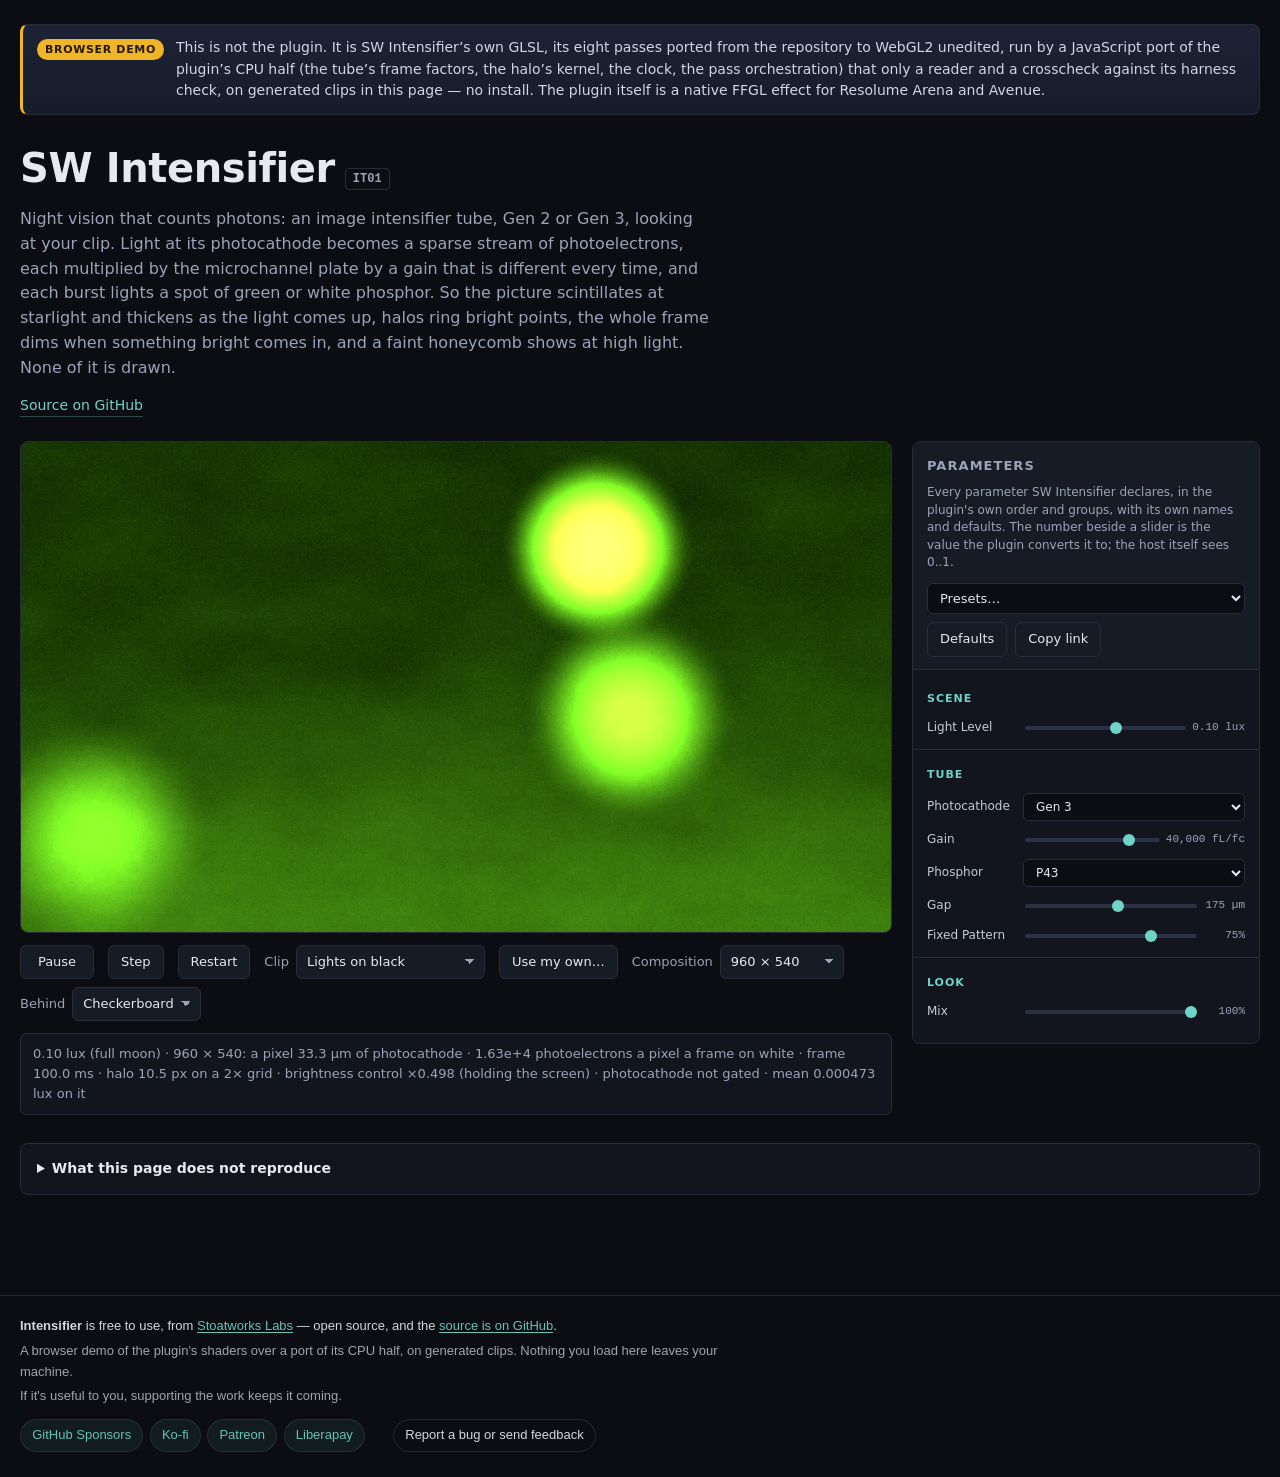
==== demo/index.html @ 8bbb274b "Browser demo: SW Intensifier at intensifier-demo.stoatworks-labs.com demo/ runs the plugin's eight p" ====
<!doctype html>
<html lang="en">
  <head>
    <meta charset="utf-8" />
    <meta name="viewport" content="width=device-width, initial-scale=1" />
    <title>SW Intensifier — browser demo | Stoatworks Labs</title>
    <meta name="description" content="Try SW Intensifier, an FFGL effect for Resolume, in your browser: a night-vision image intensifier tube looking at the clip, counting photoelectrons a pixel a frame, so the picture scintillates at starlight and thickens as the light comes up, halos ring bright points and the whole frame dims when something bright comes in. The plugin's own GLSL, ported to WebGL2 unedited, run by a JavaScript port of its CPU half. A demo, not the plugin." />
    <link rel="icon" href="data:," />
    <link rel="stylesheet" href="./vendor/kit.css" />
    <link rel="canonical" href="https://intensifier-demo.stoatworks-labs.com/" />
    <meta property="og:type" content="website" />
    <meta property="og:site_name" content="Stoatworks Labs" />
    <meta property="og:title" content="SW Intensifier — browser demo | Stoatworks Labs" />
    <meta property="og:description" content="Try SW Intensifier, an FFGL effect for Resolume, in your browser: a night-vision image intensifier tube looking at the clip, counting photoelectrons a pixel a frame, so the picture scintillates at starlight and thickens as the light comes up, halos ring bright points and the whole frame dims when something bright comes in. The plugin's own GLSL, ported to WebGL2 unedited, run by a JavaScript port of its CPU half. A demo, not the plugin." />
    <meta property="og:url" content="https://intensifier-demo.stoatworks-labs.com/" />
    <meta property="og:image" content="https://stoatworks-labs.com/thumbs/intensifier.png" />
    <meta property="og:image:width" content="1280" />
    <meta property="og:image:height" content="720" />
    <meta property="og:image:alt" content="SW Intensifier" />
    <meta name="twitter:card" content="summary_large_image" />
  </head>
  <body data-plugin="intensifier">
    <main id="demo">
      <noscript>
        <h1>SW Intensifier</h1>
        <p>
          An FFGL effect that looks at your clip through a night-vision image
          intensifier tube, Gen 2 or Gen 3. The tube counts: light at its
          photocathode becomes a sparse stream of photoelectrons, each multiplied
          by the microchannel plate by a gain that is different every time, and
          each burst lights a spot of green or white phosphor. So the picture
          scintillates at starlight and thickens as the light comes up, halos ring
          bright points, the whole frame dims when a torch comes in, and a faint
          honeycomb shows at high light. None of it is drawn.
        </p>
        <p>
          This demo runs the plugin's shaders and a port of its CPU half in your
          browser, so it needs JavaScript and WebGL2 with float render targets.
          The plugin itself, its source and its downloads are on
          <a href="https://github.com/stoatworks-labs/intensifier">its repository</a>.
        </p>
        <ul>
          <li><a href="https://github.com/stoatworks-labs/intensifier">Source on GitHub</a></li>
        </ul>
      </noscript>
    </main>

    <script type="module" src="./plugin.js"></script>
    <script
      src="./vendor/support-footer.js"
      defer
      data-app="Intensifier"
      data-repo="https://github.com/stoatworks-labs/intensifier"
      data-note="A browser demo of the plugin's shaders over a port of its CPU half, on generated clips. Nothing you load here leaves your machine."
    ></script>
  </body>
</html>
---- demo/vendor/kit.css ----
/**
 * Shared styling for the Resolume plugin demos.
 *
 * Dark, because that is what these effects are looked at in and because a
 * picture with real blacks in it needs somewhere dark to sit. The inspector on
 * the right is laid out the way a host's parameter panel is — name on the left,
 * control and value on the right, grouped under headings — but it deliberately
 * does not imitate Resolume's own chrome. It is a stand-in for the host's
 * inspector, and a page that looked like a screenshot of Arena would be
 * claiming to be something it is not.
 *
 * No colour variables from the website: these pages are their own thing and the
 * navy is used only for the frame. `--sw-support-accent` is read by the shared
 * support footer.
 */

:root {
  --bg: #0b0d12;
  --panel: #12151d;
  --panel-2: #171b25;
  --line: #262c3a;
  --text: #e6e9f0;
  --muted: #9aa3b8;
  --accent: #6fd3c7;
  --accent-dim: #2a4d4a;
  --warn: #f0b429;
  --error: #ff6b6b;
  --navy: #1b2a4a;
  --sw-support-accent: #6fd3c7;

  color-scheme: dark;
}

* { box-sizing: border-box; }

body {
  margin: 0;
  background: var(--bg);
  color: var(--text);
  font: 15px/1.55 ui-sans-serif, system-ui, -apple-system, "Segoe UI", Roboto, Helvetica, Arial, sans-serif;
  -webkit-font-smoothing: antialiased;
}

#demo {
  max-width: 1400px;
  margin: 0 auto;
  padding: 24px 20px 60px;
}

a { color: var(--accent); }
a:hover { color: #9ae7dd; }

h1, h2, h3 { margin: 0; font-weight: 650; letter-spacing: -0.01em; }

/* ---- header -------------------------------------------------------------- */

.banner {
  display: flex;
  gap: 12px;
  align-items: flex-start;
  padding: 12px 14px;
  margin-bottom: 22px;
  background: linear-gradient(180deg, #1d2334, #171c2a);
  border: 1px solid var(--line);
  border-left: 3px solid var(--warn);
  border-radius: 8px;
}

.banner__tag {
  flex: 0 0 auto;
  padding: 2px 8px;
  border-radius: 999px;
  background: var(--warn);
  color: #241a00;
  font-size: 11px;
  font-weight: 700;
  letter-spacing: 0.06em;
  text-transform: uppercase;
  white-space: nowrap;
  margin-top: 2px;
}

.banner__text { margin: 0; color: #cfd6e6; font-size: 14px; }

.head__title { display: flex; align-items: baseline; gap: 10px; flex-wrap: wrap; }
.head__title h1 { font-size: clamp(28px, 4vw, 40px); }

.head__id {
  font: 600 12px/1 ui-monospace, SFMono-Regular, Menlo, monospace;
  color: var(--muted);
  border: 1px solid var(--line);
  border-radius: 4px;
  padding: 4px 7px;
}

.head__tagline {
  margin: 8px 0 0;
  max-width: 68ch;
  color: var(--muted);
  font-size: 16px;
}

.head__links {
  display: flex;
  flex-wrap: wrap;
  gap: 8px 18px;
  margin: 14px 0 24px;
  font-size: 14px;
}

.head__link { text-decoration: none; border-bottom: 1px solid var(--accent-dim); }
.head__link:hover { border-bottom-color: currentColor; }

/* ---- layout -------------------------------------------------------------- */

.layout {
  display: grid;
  /* 348px is set by the widest plugin: Old Cathode declares 34 controls in four
     groups, and below this "Luma Bandwidth" and "Chroma Bandwidth" wrap. */
  grid-template-columns: minmax(0, 1fr) 348px;
  gap: 20px;
  align-items: start;
}

@media (max-width: 900px) {
  .layout { grid-template-columns: minmax(0, 1fr); }
}

/* ---- stage --------------------------------------------------------------- */

.stage { min-width: 0; }

.stage__canvas {
  position: relative;
  border: 1px solid var(--line);
  border-radius: 8px;
  overflow: hidden;
  line-height: 0;
}

/* What sits under the effect's own alpha. */
.stage__canvas[data-backdrop='checker'] {
  background-color: #23262e;
  background-image:
    linear-gradient(45deg, #191c23 25%, transparent 25%),
    linear-gradient(-45deg, #191c23 25%, transparent 25%),
    linear-gradient(45deg, transparent 75%, #191c23 75%),
    linear-gradient(-45deg, transparent 75%, #191c23 75%);
  background-size: 24px 24px;
  background-position: 0 0, 0 12px, 12px -12px, -12px 0;
}
.stage__canvas[data-backdrop='black'] { background: #000; }
.stage__canvas[data-backdrop='white'] { background: #fff; }

.stage__gl {
  display: block;
  width: 100%;
  height: auto;
  max-width: 100%;
}

.stage__status {
  margin: 12px 0 0;
  padding: 10px 12px;
  border-radius: 6px;
  background: var(--panel);
  border: 1px solid var(--line);
  color: var(--muted);
  font-size: 13px;
}

.stage__status.is-error {
  border-color: #5a2530;
  background: #23151a;
  color: #ffb4b4;
}

/* ---- transport ----------------------------------------------------------- */

.transport {
  display: flex;
  flex-wrap: wrap;
  align-items: center;
  gap: 8px 14px;
  margin-top: 12px;
}

.btn {
  appearance: none;
  border: 1px solid var(--line);
  background: var(--panel-2);
  color: var(--text);
  border-radius: 6px;
  padding: 6px 12px;
  font: inherit;
  font-size: 13px;
  cursor: pointer;
}

.btn:hover { border-color: #3a4256; background: #1d2230; }
.btn:focus-visible { outline: 2px solid var(--accent); outline-offset: 2px; }

.btn--play { min-width: 74px; }

.transport__field { display: inline-flex; align-items: center; gap: 7px; font-size: 13px; }
.transport__label { color: var(--muted); }

.transport__select {
  appearance: none;
  border: 1px solid var(--line);
  background: var(--panel-2);
  color: var(--text);
  border-radius: 6px;
  padding: 6px 26px 6px 10px;
  font: inherit;
  font-size: 13px;
  cursor: pointer;
  background-image: linear-gradient(45deg, transparent 50%, var(--muted) 50%),
                    linear-gradient(135deg, var(--muted) 50%, transparent 50%);
  background-position: calc(100% - 14px) 50%, calc(100% - 9px) 50%;
  background-size: 5px 5px, 5px 5px;
  background-repeat: no-repeat;
}

.transport__file { cursor: pointer; }
.transport__file .btn { display: inline-block; }

/* ---- inspector ----------------------------------------------------------- */

.inspector {
  background: var(--panel);
  border: 1px solid var(--line);
  border-radius: 8px;
  overflow: hidden;
  position: sticky;
  top: 16px;
  max-height: calc(100vh - 32px);
  display: flex;
  flex-direction: column;
}

@media (max-width: 900px) {
  .inspector { position: static; max-height: none; }
}

.inspector__head {
  padding: 14px 14px 12px;
  border-bottom: 1px solid var(--line);
  background: var(--panel-2);
}

.inspector__title { font-size: 13px; text-transform: uppercase; letter-spacing: 0.08em; color: var(--muted); }
.inspector__note { margin: 8px 0 0; font-size: 12px; color: var(--muted); line-height: 1.45; }

.inspector__actions { display: flex; gap: 8px; margin-top: 12px; flex-wrap: wrap; }
.inspector__presets {
  flex: 1 1 auto;
  min-width: 0;
  border: 1px solid var(--line);
  background: var(--bg);
  color: var(--text);
  border-radius: 6px;
  padding: 6px 8px;
  font: inherit;
  font-size: 13px;
}

.inspector__body { overflow-y: auto; padding: 4px 0 10px; }

.pgroup { padding: 6px 0; }
.pgroup + .pgroup { border-top: 1px solid var(--line); }

.pgroup__name {
  font-size: 11px;
  text-transform: uppercase;
  letter-spacing: 0.09em;
  color: var(--accent);
  padding: 10px 14px 6px;
}

/* ---- one parameter ------------------------------------------------------- */

/* The third column is `auto` rather than a fixed width because a readout may be
   a word — Porthole's Projection names the lens it has landed on ("equidistant"),
   which is the whole point of that control. A fixed column clipped it. */
.prow {
  display: grid;
  grid-template-columns: 88px minmax(40px, 1fr) auto;
  align-items: center;
  gap: 8px;
  padding: 4px 14px;
}

.prow--option,
.prow--boolean,
.prow--text,
.prow--colour { grid-template-columns: 88px minmax(0, 1fr); }

.prow__name {
  font-size: 12px;
  color: #c3cad9;
  overflow-wrap: anywhere;
  cursor: default;
}

.prow__value {
  font: 500 11px/1 ui-monospace, SFMono-Regular, Menlo, monospace;
  color: var(--muted);
  text-align: right;
  cursor: help;
  white-space: nowrap;
  min-width: 42px;
  max-width: 104px;
  overflow: hidden;
  text-overflow: ellipsis;
}

.prow__slider {
  appearance: none;
  width: 100%;
  height: 18px;
  background: transparent;
  cursor: ew-resize;
}

.prow__slider::-webkit-slider-runnable-track {
  height: 4px;
  border-radius: 2px;
  background: #2b3142;
}
.prow__slider::-moz-range-track { height: 4px; border-radius: 2px; background: #2b3142; }

.prow__slider::-webkit-slider-thumb {
  appearance: none;
  width: 12px;
  height: 12px;
  margin-top: -4px;
  border-radius: 50%;
  background: var(--accent);
  border: none;
}
.prow__slider::-moz-range-thumb {
  width: 12px; height: 12px; border-radius: 50%; background: var(--accent); border: none;
}
.prow__slider:focus-visible { outline: 2px solid var(--accent); outline-offset: 3px; }

.prow__select,
.prow__text {
  width: 100%;
  border: 1px solid var(--line);
  background: var(--bg);
  color: var(--text);
  border-radius: 5px;
  padding: 5px 8px;
  font: inherit;
  font-size: 12px;
}

.prow__toggle {
  justify-self: start;
  min-width: 56px;
  border: 1px solid var(--line);
  background: var(--bg);
  color: var(--muted);
  border-radius: 5px;
  padding: 5px 10px;
  font: inherit;
  font-size: 12px;
  cursor: pointer;
}

.prow__toggle.is-on {
  background: var(--accent-dim);
  border-color: var(--accent);
  color: var(--text);
}

.prow__swatch {
  justify-self: start;
  width: 46px;
  height: 24px;
  padding: 0;
  border: 1px solid var(--line);
  border-radius: 5px;
  background: none;
  cursor: pointer;
}

/* ---- the honest bit ------------------------------------------------------ */

.differences {
  margin-top: 28px;
  padding: 14px 16px;
  background: var(--panel);
  border: 1px solid var(--line);
  border-radius: 8px;
  font-size: 14px;
  color: var(--muted);
}

.differences summary {
  cursor: pointer;
  color: var(--text);
  font-weight: 600;
  font-size: 14px;
}

.differences ul { margin: 10px 0 0; padding-left: 20px; }
.differences li { margin-bottom: 8px; line-height: 1.5; }
.differences li:last-child { margin-bottom: 0; }

/* ---- embed mode -----------------------------------------------------------
 *
 * `?embed=1`: the rendered output and nothing else, filling the viewport, so
 * the page can be a video source — an OBS browser source, a WebLinked URL —
 * rather than something a person reads. See the long note in demo.js about why
 * dropping the banner is defensible here and only here.
 *
 * The `:not(#demo)` rule is doing real work: the support footer is injected as
 * a sibling of #demo by a separate deferred script, so hiding body's other
 * children is the only thing that reliably catches it without this file having
 * to know its class name.
 */
body[data-embed] {
  margin: 0;
  padding: 0;
  background: #000;
  overflow: hidden;
}

body[data-embed] > *:not(#demo) { display: none !important; }

body[data-embed] #demo {
  margin: 0;
  padding: 0;
  max-width: none;
  width: 100vw;
  height: 100vh;
  display: grid;
  place-items: center;
}

/* No border or radius: both would be burnt into the output. */
body[data-embed] .stage__canvas {
  border: 0;
  border-radius: 0;
  width: 100vw;
  height: 100vh;
}

/* `contain` rather than `cover`: letterboxing an embed is recoverable by
 * setting the consumer's raster to match, cropping it silently is not. */
body[data-embed] .stage__gl {
  width: 100%;
  height: 100%;
  object-fit: contain;
}

/* Kept reachable for a reader and a crawler while taking no pixels. This is
 * what carries the "not the plugin" statement once the banner is gone. */
.visually-hidden {
  position: absolute;
  width: 1px;
  height: 1px;
  margin: -1px;
  padding: 0;
  overflow: hidden;
  clip-path: inset(50%);
  white-space: nowrap;
  border: 0;
}
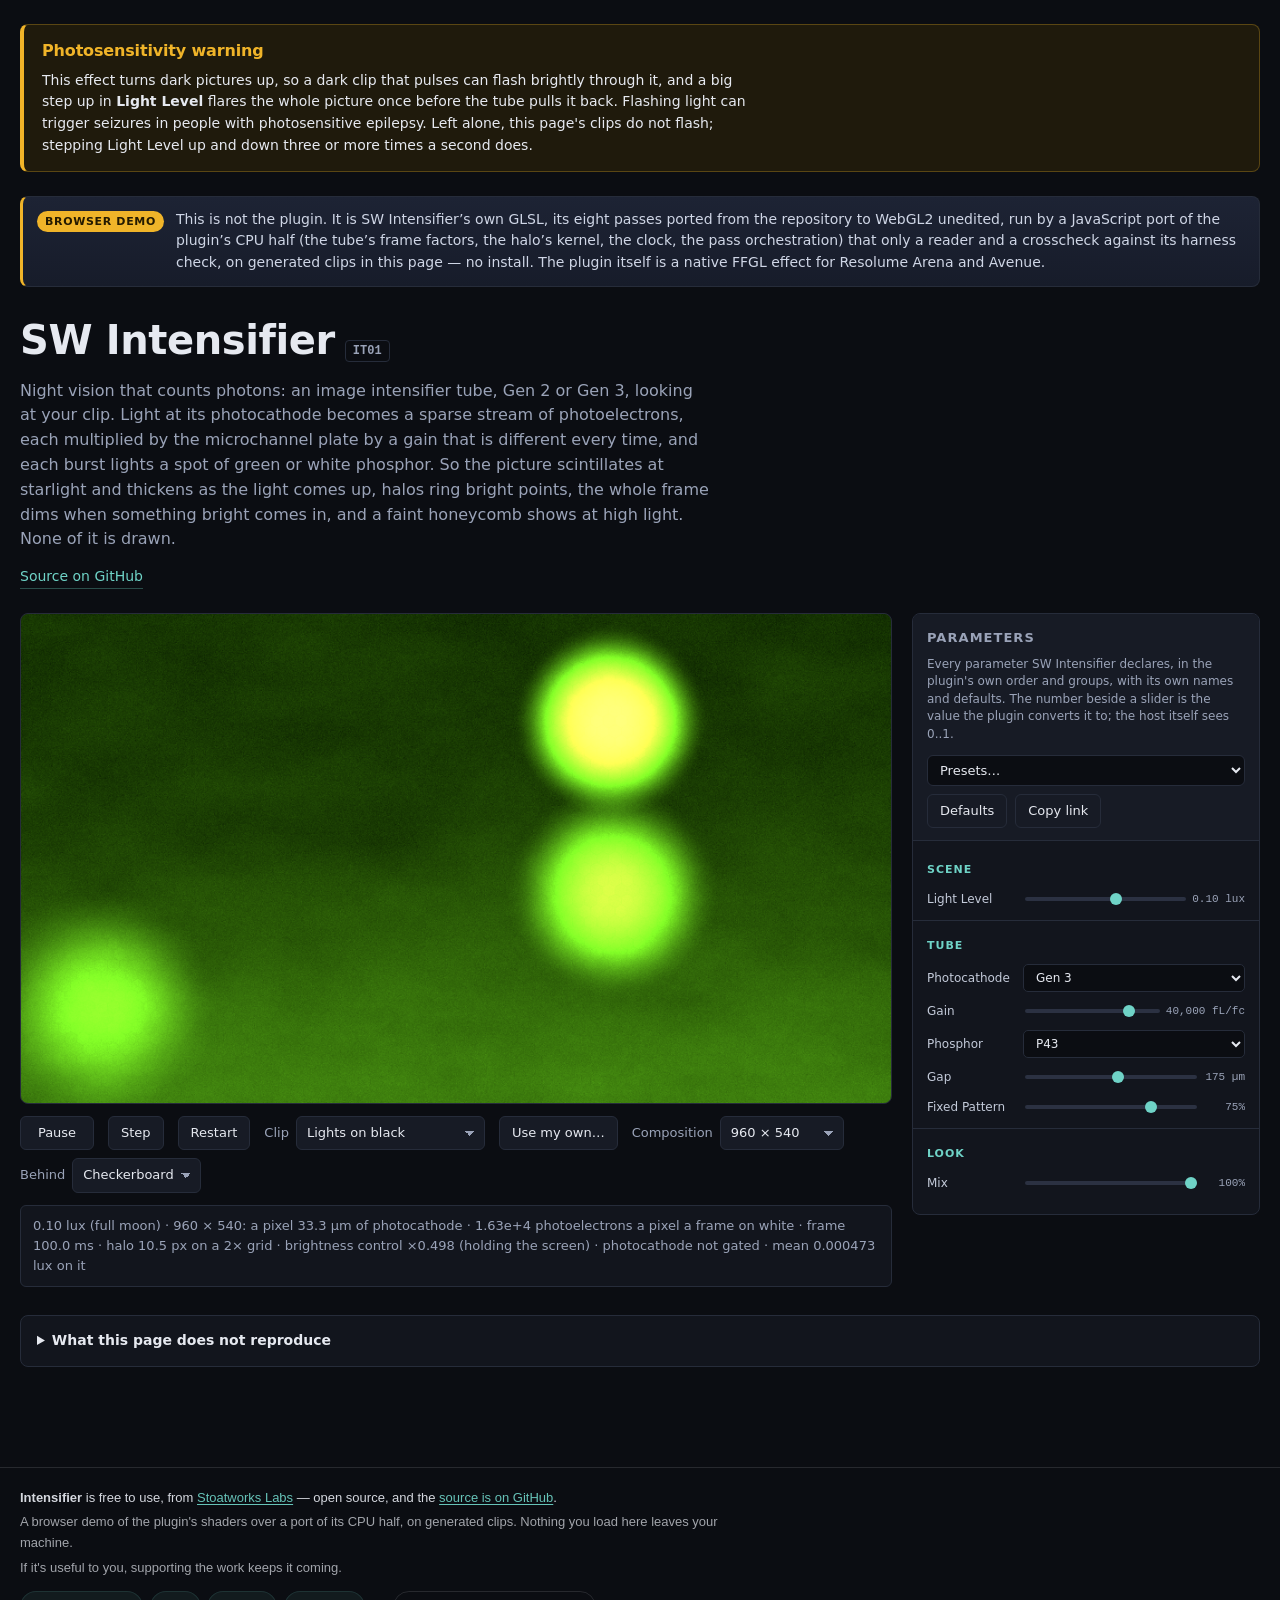
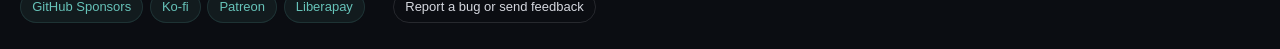
==== commit 9c99a3b5: "What Arena showed on macOS, the user guide, and the status that follows SW Intensifier mounted in Ar" ====
--- a/demo/index.html
+++ b/demo/index.html
@@ -7,6 +7,7 @@
     <meta name="description" content="Try SW Intensifier, an FFGL effect for Resolume, in your browser: a night-vision image intensifier tube looking at the clip, counting photoelectrons a pixel a frame, so the picture scintillates at starlight and thickens as the light comes up, halos ring bright points and the whole frame dims when something bright comes in. The plugin's own GLSL, ported to WebGL2 unedited, run by a JavaScript port of its CPU half. A demo, not the plugin." />
     <link rel="icon" href="data:," />
     <link rel="stylesheet" href="./vendor/kit.css" />
+    <link rel="stylesheet" href="./intensifier.css" />
     <link rel="canonical" href="https://intensifier-demo.stoatworks-labs.com/" />
     <meta property="og:type" content="website" />
     <meta property="og:site_name" content="Stoatworks Labs" />
@@ -20,6 +21,17 @@
     <meta name="twitter:card" content="summary_large_image" />
   </head>
   <body data-plugin="intensifier">
+    <section class="it-warning" id="photosensitivity" aria-labelledby="it-warning-title">
+      <h2 class="it-warning__title" id="it-warning-title">Photosensitivity warning</h2>
+      <p>
+        This effect turns dark pictures up, so a dark clip that pulses can flash brightly through
+        it, and a big step up in <strong>Light Level</strong> flares the whole picture once before
+        the tube pulls it back. Flashing light can trigger seizures in people with photosensitive
+        epilepsy. Left alone, this page's clips do not flash; stepping Light Level up and down
+        three or more times a second does.
+      </p>
+    </section>
+
     <main id="demo">
       <noscript>
         <h1>SW Intensifier</h1>
--- a/demo/intensifier.css
+++ b/demo/intensifier.css
@@ -0,0 +1,24 @@
+/* The photosensitivity note above the demo (xenon's warning box, without its
+   Start gate: nothing here flashes until a visitor moves Light Level). */
+.it-warning {
+  /* #demo is 1400px wide with a 20px gutter: line up with what is inside it. */
+  max-width: 1360px;
+  margin: 24px auto 0;
+  padding: 14px 18px;
+  background: #1f1a0c;
+  border: 1px solid #5a4613;
+  border-left: 4px solid var(--warn);
+  border-radius: 8px;
+}
+@media (max-width: 1400px) {
+  .it-warning { margin-left: 20px; margin-right: 20px; }
+}
+@media (max-width: 480px) {
+  .it-warning { padding: 12px 14px; }
+}
+.it-warning__title {
+  font-size: 16px;
+  color: var(--warn);
+  margin: 0 0 4px;
+}
+.it-warning p { margin: 6px 0 0; max-width: 80ch; font-size: 14px; }
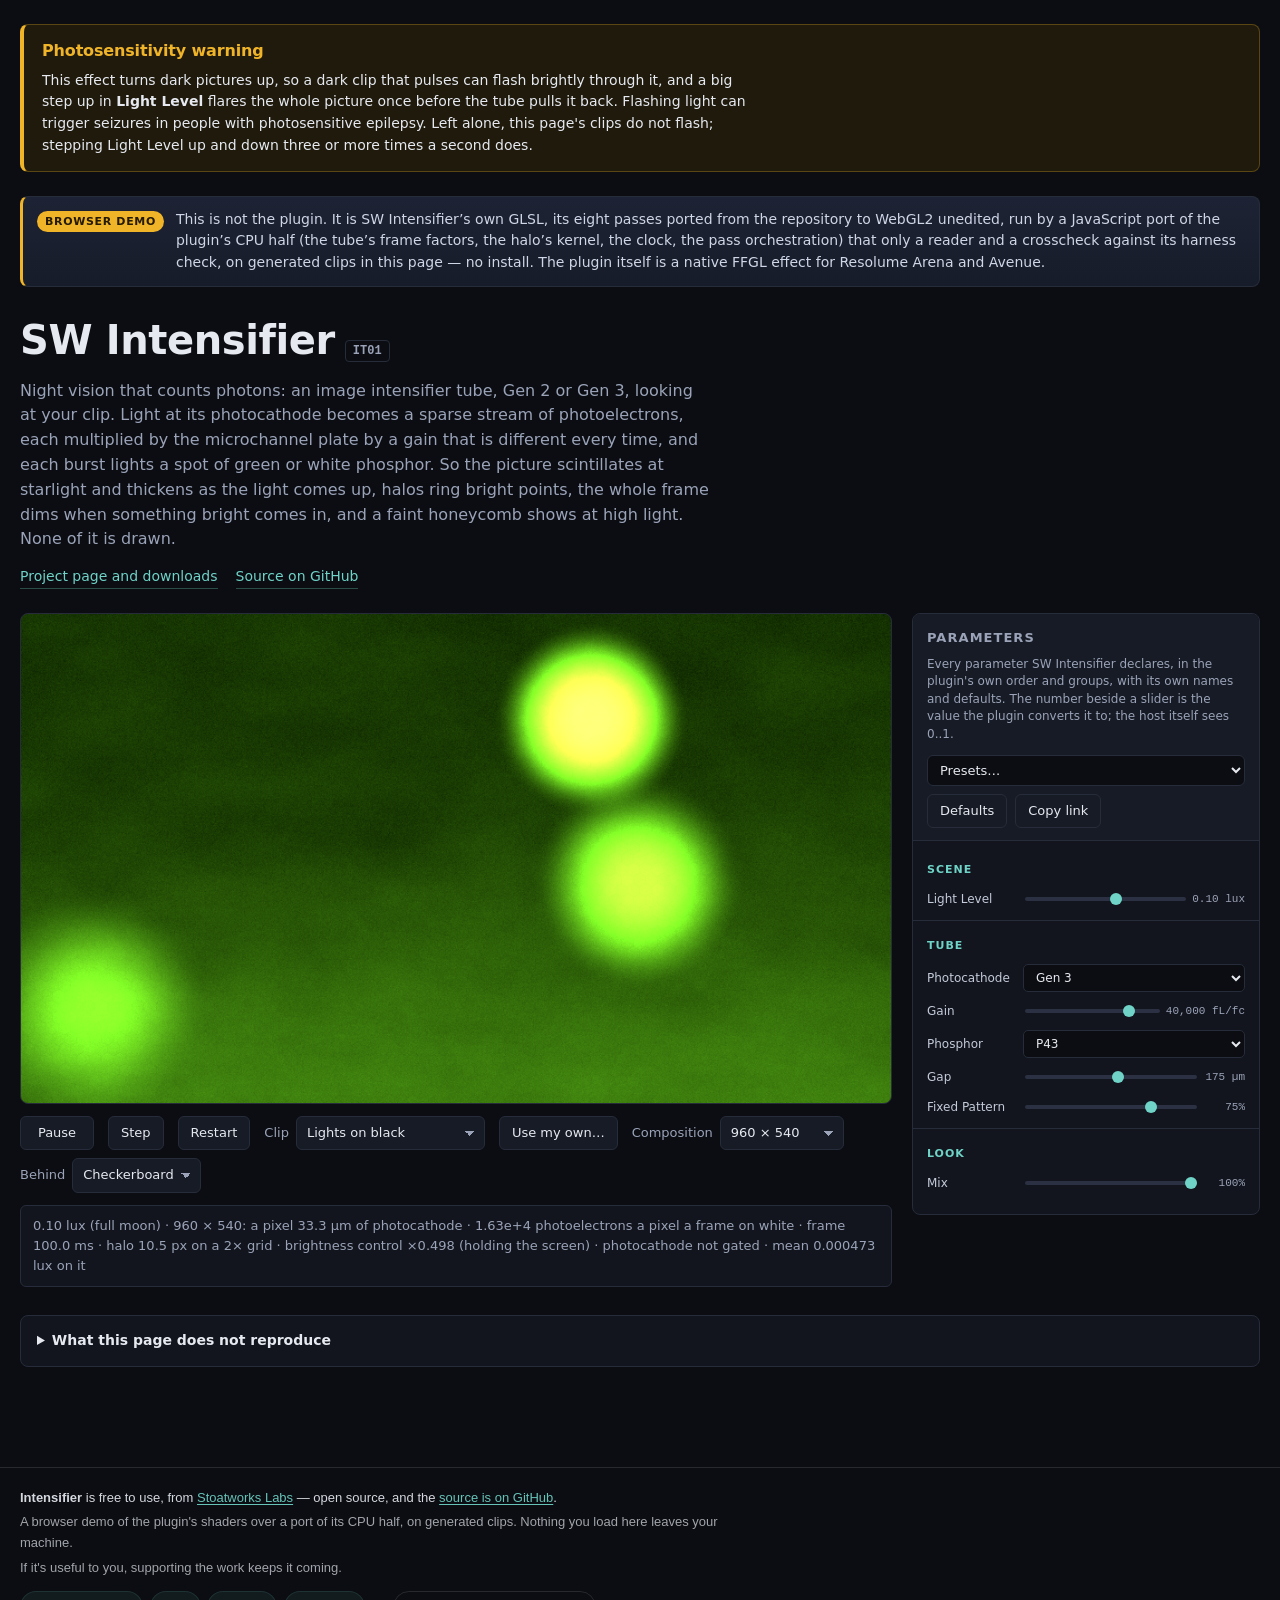
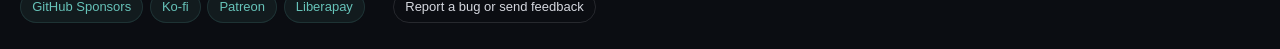
==== commit 69985781: "Demo: the project page link, now the site has the page Co-Authored-By: Claude Opus 5.5 <noreply@anth" ====
--- a/demo/index.html
+++ b/demo/index.html
@@ -9,6 +9,7 @@
     <link rel="stylesheet" href="./vendor/kit.css" />
     <link rel="stylesheet" href="./intensifier.css" />
     <link rel="canonical" href="https://intensifier-demo.stoatworks-labs.com/" />
+    <meta name="project-page" content="https://stoatworks-labs.com/software/intensifier/" />
     <meta property="og:type" content="website" />
     <meta property="og:site_name" content="Stoatworks Labs" />
     <meta property="og:title" content="SW Intensifier — browser demo | Stoatworks Labs" />
@@ -48,10 +49,12 @@
         <p>
           This demo runs the plugin's shaders and a port of its CPU half in your
           browser, so it needs JavaScript and WebGL2 with float render targets.
-          The plugin itself, its source and its downloads are on
-          <a href="https://github.com/stoatworks-labs/intensifier">its repository</a>.
+          The plugin itself, its downloads and its user guide are on
+          <a href="https://stoatworks-labs.com/software/intensifier/">its project page</a>.
         </p>
         <ul>
+          <li><a href="https://stoatworks-labs.com/software/intensifier/">Project page and downloads</a></li>
+          <li><a href="https://stoatworks-labs.com/software/intensifier/guide/">User guide</a></li>
           <li><a href="https://github.com/stoatworks-labs/intensifier">Source on GitHub</a></li>
         </ul>
       </noscript>
